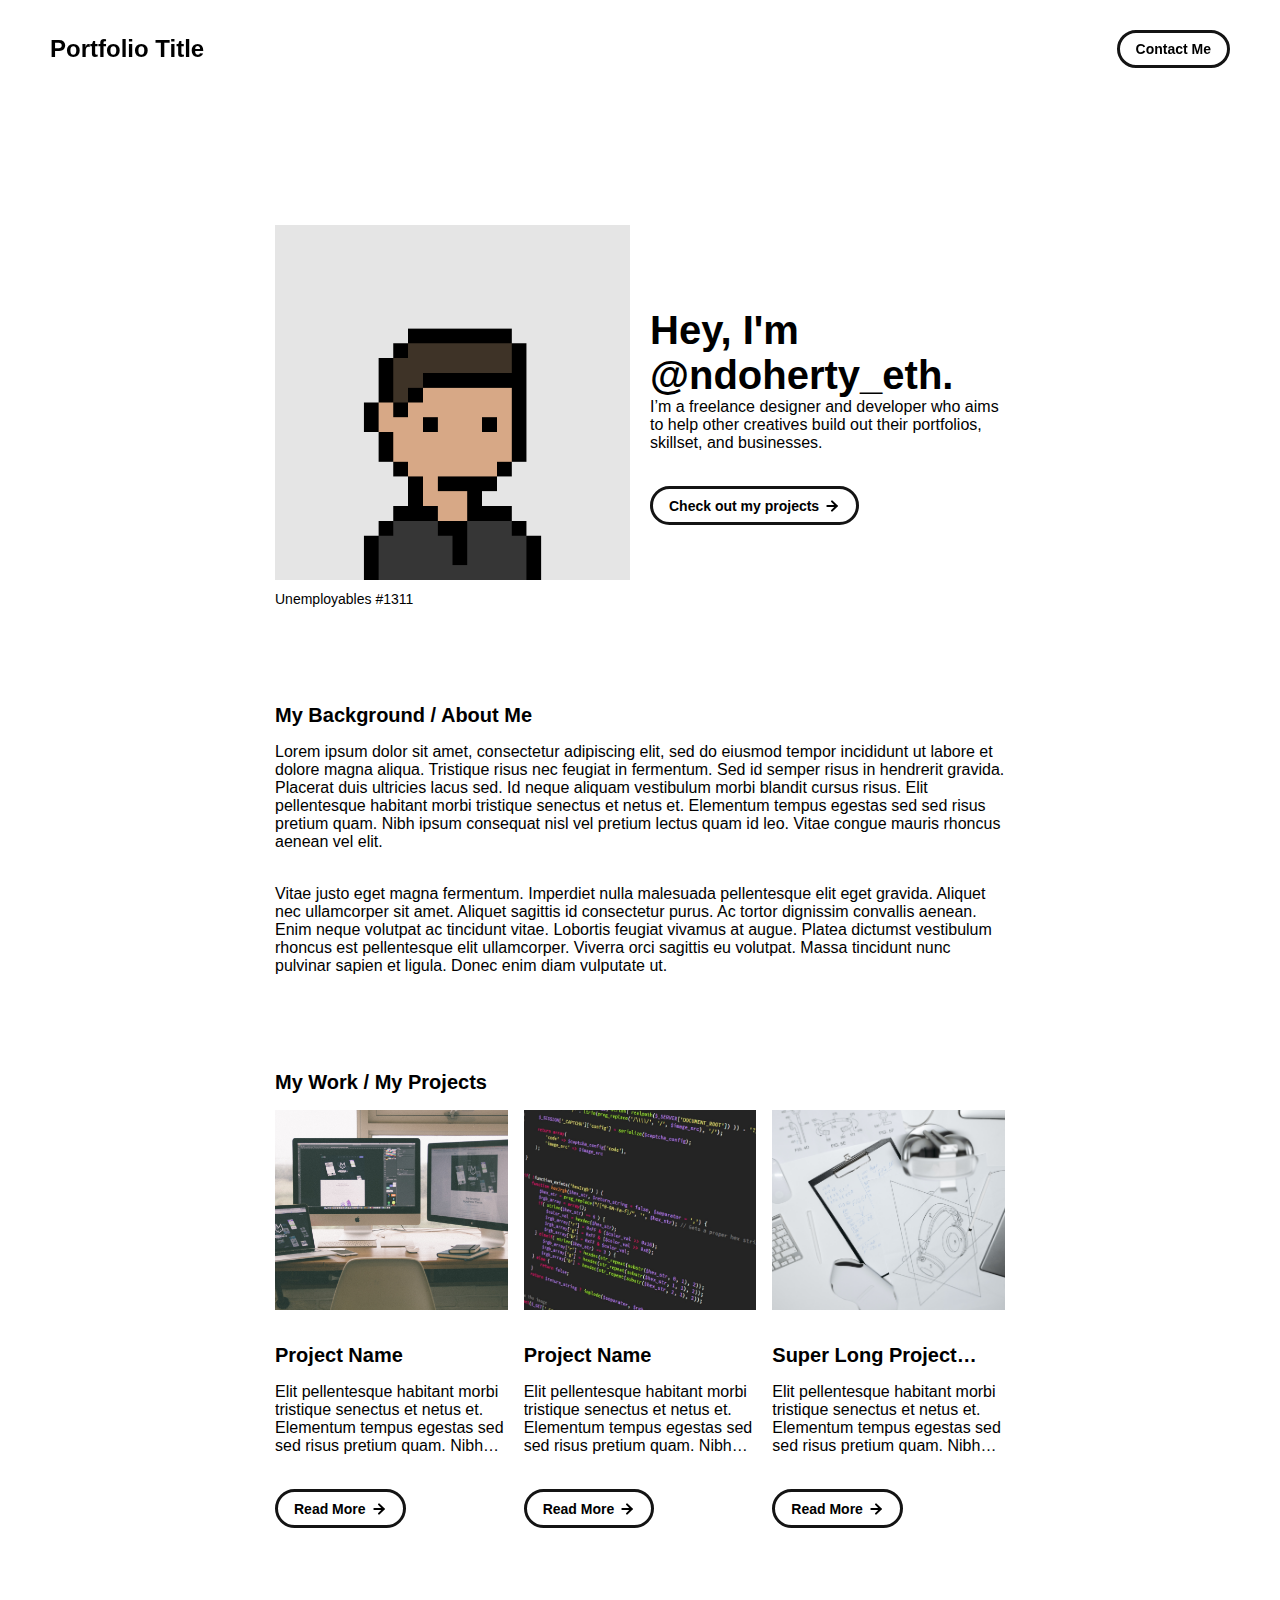
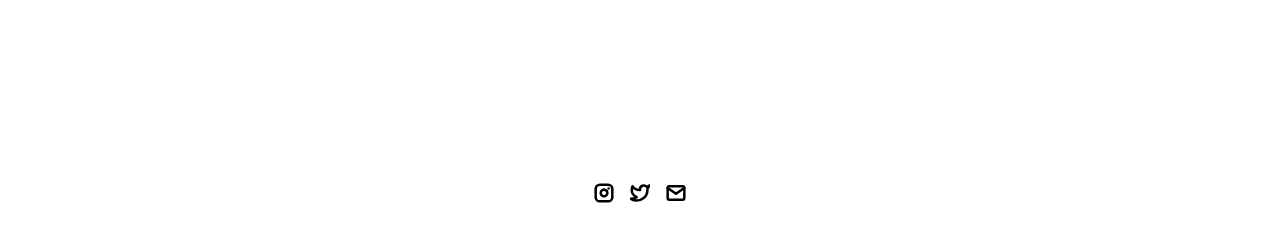
==== index.html @ ba6bb808 "Initial commit" ====
<!DOCTYPE html>
<html lang="en">
	<head>
		<meta charset="utf-8">

    <!-- 
      TODO

      Upload your Unemployable (or whatever photo you like) to the assets/images folder
      and change the name of the image below to match the uploaded one

      Change the title in the <title> tag to whatever you would like the title of your portfolio to be

      This should be the same across all pages.
     -->
    <link rel="icon" href="./assets/images/1311.png" />
		<title>Unemployables Portfolio</title>
    <meta name="description" content="A portfolio template for the Unemployables community.">
    <meta name="viewport" content="width=device-width, initial-scale=1" />

		<link rel="stylesheet" href="./css/layout.css">
    <link rel="stylesheet" href="./css/typography.css">
    <link rel="stylesheet" href="./css/utilities.css">

		<script defer src="./js/script.js"></script>
	</head>
	<body>
    <!-- NAVBAR -->
    <div class="navbar">
      <a class="nav-title-link" href="./index.html">
        <!-- TODO - Change the "Portfolio Title" to whatever you want displayed in the top left -->
        <span class="nav-title">Portfolio Title</span>
         <!-- TODO - Change the email after 'mailto:' to your email address for contact -->
        <a class="button" href="mailto:whitevans.eth@gmail.com">
          <span class="button-text">Contact Me</span>
        </a>
      </a>
    </div>

    <!-- MAIN PAGE CONTENT -->
    <div id="main-content">

      <!-- PORTFOLIO HEADER -->
      <div id="portfolio-header">
        <div id="portfolio-header-image-container">
          <!-- 
            TODO

            - Change the img "src" attribute to point to the Unemployable image you uploaded (or whatever image).
            - Change the number to point to your Unemployable & replace the OpenSea link with your own
            - If you aren't using an Unemployable as your image, remove the entire "a" element
          -->
          <img src="./assets/images/1311.png" class="portfolio-header-image">
          <a class="no-underline" target="_blank" href="https://opensea.io/assets/0xe0be388ab81c47b0f098d2030a1c9ef190691a8a/1311">
            <span class="image-caption">Unemployables #1311</span>
          </a>
        </div>

          <!-- 
            TODO

            - Change the main-title to whatver you want
            - Change the body-text after that to a quick introduction to what you do
            - Edit the button text if you feel like it. It will link to the projects section below.
          -->
        <div id="portfolio-header-text-container">
            <div class="header-text">
              <span class="main-title">Hey, I'm @ndoherty_eth.</span>
              <div class="body-text">I’m a freelance designer and developer who aims to help other creatives build out their portfolios, skillset, and businesses.</div>
            </div>
            <a class="button" id="my-work-link">
              <span class="button-text">Check out my projects</span> 
              <image src="./assets/icons/arrow-right.svg" class="right-arrow-icon"/>
            </a>
        </div>
      </div>

      <!-- ABOUT SECTION -->
      <!-- 
        TODO

        - Change the subheader-text to whatever header you want
        - Add paragraphs using the <div class="body-text"></div> elements in the "about-section-content"
      -->
      <div id="about-section">
        <span class="subheader-text">My Background / About Me</span>
        <div class="about-section-content">
          <div class="body-text">Lorem ipsum dolor sit amet, consectetur adipiscing elit, sed do eiusmod tempor incididunt ut labore et dolore magna aliqua. Tristique risus nec feugiat in fermentum. Sed id semper risus in hendrerit gravida. Placerat duis ultricies lacus sed. Id neque aliquam vestibulum morbi blandit cursus risus. Elit pellentesque habitant morbi tristique senectus et netus et. Elementum tempus egestas sed sed risus pretium quam. Nibh ipsum consequat nisl vel pretium lectus quam id leo. Vitae congue mauris rhoncus aenean vel elit.</div>
          <div class="body-text">Vitae justo eget magna fermentum. Imperdiet nulla malesuada pellentesque elit eget gravida. Aliquet nec ullamcorper sit amet. Aliquet sagittis id consectetur purus. Ac tortor dignissim convallis aenean. Enim neque volutpat ac tincidunt vitae. Lobortis feugiat vivamus at augue. Platea dictumst vestibulum rhoncus est pellentesque elit ullamcorper. Viverra orci sagittis eu volutpat. Massa tincidunt nunc pulvinar sapien et ligula. Donec enim diam vulputate ut.</div>
        </div>
      </div>

      <!-- PROJECTS / MY WORK SECTION -->
      <div id="my-work-section">
        <!-- TODO - Change the subheader-text to whatever you want the Projects section header to say -->
        <span class="subheader-text">My Work / My Projects</span>

        <div class="projects-container">
          <!-- 
            TODO

            This is where the project cards live. Here's a base level project card for you to copy:
            <div class="project-card">
              <img src="./assets/images/IMAGE_NAME" class="project-image">
              <div class="project-card-text-container">
                <div class="subheader-text project-title">PROJECT_NAME</div>
                <div class="body-text project-card-text">SMALL_PROJECT_DESCRIPTION</div>
              </div>
              <a class="button" href="./project-pages/PROJECT_PAGE_NAME.html">
                <span class="button-text">Read More</span>
                <image src="./assets/icons/arrow-right.svg" class="right-arrow-icon"/>
              </a>
            </div>

            - To add a project to the this area, copy the above, paste it below this comment, and change the following:
                - IMAGE_NAME: the name of the image file in assets/images
                - PROJECT_NAME: the name of the project (keep it short, it only shows 1 line)
                - SMALL_PROJECT_DESCRIPTION: a quick project description (max 4 lines)
                - PROJECT_PAGE_NAME.html: the html filename for the project (must be in project-pages folder)
          -->
          <div class="project-card">
            <img src="./assets/images/desktop.jpeg" class="project-image">
            <div class="project-card-text-container">
              <div class="subheader-text project-title">Project Name</div>
              <div class="body-text project-card-text">Elit pellentesque habitant morbi tristique senectus et netus et. Elementum tempus egestas sed sed risus pretium quam. Nibh ipsum consequat nisl vel pretium</div>
            </div>
            <a class="button" href="./project-pages/project-template.html">
              <span class="button-text">Read More</span>
              <image src="./assets/icons/arrow-right.svg" class="right-arrow-icon"/>
            </a>
          </div>
          <div class="project-card">
            <img src="./assets/images/code.jpeg" class="project-image">
            <div class="project-card-text-container">
              <div class="subheader-text project-title">Project Name</div>
              <div class="body-text project-card-text">Elit pellentesque habitant morbi tristique senectus et netus et. Elementum tempus egestas sed sed risus pretium quam. Nibh ipsum consequat nisl vel pretium</div>
            </div>
            <a class="button" href="./project-pages/project-template.html">
              <span class="button-text">Read More</span>
              <image src="./assets/icons/arrow-right.svg" class="right-arrow-icon"/>
            </a>
          </div>
          <div class="project-card">
            <img src="./assets/images/sketchbook.jpeg" class="project-image">
            <div class="project-card-text-container">
              <div class="subheader-text project-title">Super Long Project Name That Should be Hidden</div>
              <div class="body-text project-card-text">Elit pellentesque habitant morbi tristique senectus et netus et. Elementum tempus egestas sed sed risus pretium quam. Nibh ipsum consequat nisl vel pretium</div>
            </div>
            <a class="button" href="./project-pages/project-template.html">
              <span class="button-text">Read More</span>
              <image src="./assets/icons/arrow-right.svg" class="right-arrow-icon"/>
            </a>
          </div>
        </div>
      </div>
    </div>

    <!-- FOOTER -->
    <div id="footer">
      <!-- 
        TODO - Change href to your Instagram account (can also delete entire "a" element if no Instagram) 

        This should be the same across all pages.
      -->
      <a class="icon-link" target="_blank" href="https://twitter.com/whitevans_eth">
        <image src="./assets/icons/instagram.svg" class="footer-icon"/>
      </a>
      <!-- 
        TODO - Change href to your Twitter account (can also delete entire "a" element if no Twitter) 
      
        This should be the same across all pages.
      -->
      <a class="icon-link" target="_blank" href="https://twitter.com/whitevans_eth">
        <image src="./assets/icons/twitter.svg" class="footer-icon"/>
      </a>
      <!-- 
        TODO - Change the email after "mailto" to your contact email 
      
        This should be the same across all pages.
      -->
      <a class="icon-link" href="mailto:whitevans.eth@gmail.com">
        <image src="./assets/icons/mail.svg" class="footer-icon"/>
      </a>
    </div>

	</body>
</html>
---- css/layout.css ----
* {
  box-sizing: border-box;
}

html {
  text-size-adjust: none;
  -webkit-text-size-adjust: none;
  -moz-text-size-adjust: none;
  -ms-text-size-adjust: none;
}

body {
  margin: 0;
  -webkit-font-smoothing: antialiased;
  -moz-osx-font-smoothing: grayscale;
}




/* Main Page Layout */

#main-content {
  margin: 225px 425px;
  display: flex;
  flex-direction: column;
  gap: 96px;
}




/* Portfolio Header */

#portfolio-header {
  display: flex;
  gap: 20px;
  align-items: center;
}

#portfolio-header-image-container {
  display: flex;
  flex-direction: column;
  gap: 10px;
  flex-basis: 50%;
}

.portfolio-header-image {
  width: 100%;
  height: auto;
}

#portfolio-header-text-container {
  display: flex;
  flex-direction: column;
  gap: 34px;
  flex-basis: 50%;
}




/* About Section */

#about-section {
  display: flex;
  flex-direction: column;
  gap: 16px;
}

.about-section-content {
  display: flex;
  flex-direction: column;
  gap: 34px;
}




/* Project Section */

#my-work-section {
  display: flex;
  flex-direction: column;
  gap: 16px;
}

.projects-container {
  display: flex;
  gap: 34px 16px;
  flex-wrap: wrap;
}

    /* Project Cards */

    .project-card {
      max-width: calc((100% - 32px) / 3);
      display: flex;
      flex-direction: column;
      gap: 34px;
    }

    .project-card-text-container {
      flex-direction: column;
      display: flex;
      gap: 16px
    }

    .project-image {
      width: 100%;
      height: 200px;
      object-fit: cover;
      object-position: center;
    }




/* Project Pages */

#project-header {
  display: flex;
  flex-direction: column;
  gap: 16px;
}

.project-header-image {
  width: 100%;
  height: auto;
}

#project-details {
  display: flex;
  flex-direction: column;
  gap: 16px;
}

.project-details-content {
  display: flex;
  flex-direction: column;
  gap: 34px;
}

    /* Project Gallery */

    #project-gallery {
      display: flex;
      flex-direction: column;
      gap: 16px;
    }

    .project-gallery-content {
      display: flex;
      flex-wrap: wrap;
      gap: 34px 16px;
    }

    .gallery-image-container {
      width: 100%;
      display: flex;
      flex-direction: column;
      gap: 10px;
    }

    .gallery-image-container.half-width {
      width: calc((100% - 16px) / 2);
    }

    .gallery-image {
      width: 100%;
      height: auto;
    }


/* Extra Extra large devices (large laptops and desktops, 1200px and below) */
@media only screen and (max-width: 1600px) {
  #main-content {
    margin: 225px 275px;
  }
}

/* Extra large devices (large laptops and desktops, 1200px and below) */
@media only screen and (max-width: 1200px) {
  #main-content {
    margin: 225px 175px;
  }
}

/* Large devices (laptops/desktops, 1000px and below) */
@media only screen and (max-width: 1000px) {
  #main-content {
    margin: 225px 75px;
  }
}

/* Small devices (portrait tablets and large phones, 800px and below) */
@media only screen and (max-width: 800px) {
  #main-content {
    margin: 150px 50px;
  }

  #portfolio-header {
    flex-direction: column;
  }

  .project-card {
    max-width: calc((100% - 16px) / 2);
  }
}

/* Small devices (portrait tablets and large phones, 600px and below) */
@media only screen and (max-width: 600px) {
  #main-content {
    margin: 125px 20px;
  }

  .project-card {
    max-width: 100%;
  }
}
---- css/typography.css ----
body {
  font-family: "Helvetica Neue", Helvetica, Arial, sans-serif;
}

.nav-title {
  font-weight: 700;
  font-size: 24px;
}

.button-text {
  font-size: 14px;
  font-weight: 700;
}

.image-caption {
  font-size: 14px;
  font-weight: 500;
}

.main-title {
  font-size: 40px;
  font-weight: 700;
}

.subheader-text {
  font-size: 20px;
  font-weight: 700;
}

.body-text {
  font-size: 16px;
  font-weight: 500;
}

.project-card-text {
  overflow: hidden;
  text-overflow: ellipsis;
  display: -webkit-box;
  -webkit-line-clamp: 4;
  -webkit-box-orient: vertical;
}

.project-title {
  overflow: hidden;
  text-overflow: ellipsis;
  display: -webkit-box;
  -webkit-line-clamp: 1;
  -webkit-box-orient: vertical;
}
---- css/utilities.css ----
/* Icons */

.right-arrow-icon {
  width: 16px;
  height: 16px;
  margin-top: 1px;
}

.footer-icon {
  width: 20px;
  height: 20px;
}

a.icon-link {
  transition: transform 200ms ease-in-out;
}

a.icon-link:hover {
  cursor: pointer;
  stroke-width: 5;
  margin: 0;
  transform: rotate(15deg);
}


/* Navbar Styling */

.navbar {
  width: 100%;
  padding: 30px 50px;
  display: flex;
  justify-content: space-between;
  align-items: center;
  position: fixed;
  top: 0;
  left: 0;
}

.nav-title-link {
  color: black;
  text-decoration: none;
}

.nav-title-link:hover {
  text-decoration: underline;
}

/* Small devices (portrait tablets and large phones, 800px and below) */
@media only screen and (max-width: 800px) {
  .navbar {
    padding: 20px 20px;
    background-color: white
  }
}


/* Button Styling */

a.button {
  padding: 8px 16px;
  border: 3px solid #141414;
  border-radius: 50px;
  color: black;
  text-decoration: none;
  width: fit-content;
  display: flex;
  gap: 5px;
  align-items: center;
}

a.button:hover {
  text-decoration: underline;
  text-decoration-thickness: 2px;
  cursor: pointer;
}


/* Footer Styling */

#footer {
  width: 100%;
  display: flex;
  padding: 30px 50px;
  justify-content: center;
  align-items: center;
  gap: 16px;
}

/* Link Styling */
a.no-underline {
  text-decoration: none;
  color: black
}

a.no-underline:hover {
  text-decoration: underline;
  cursor: pointer;
}

/* Small devices (portrait tablets and large phones, 800px and below) */
@media only screen and (max-width: 800px) {
  #footer {
    padding: 20px 20px;
  }
}
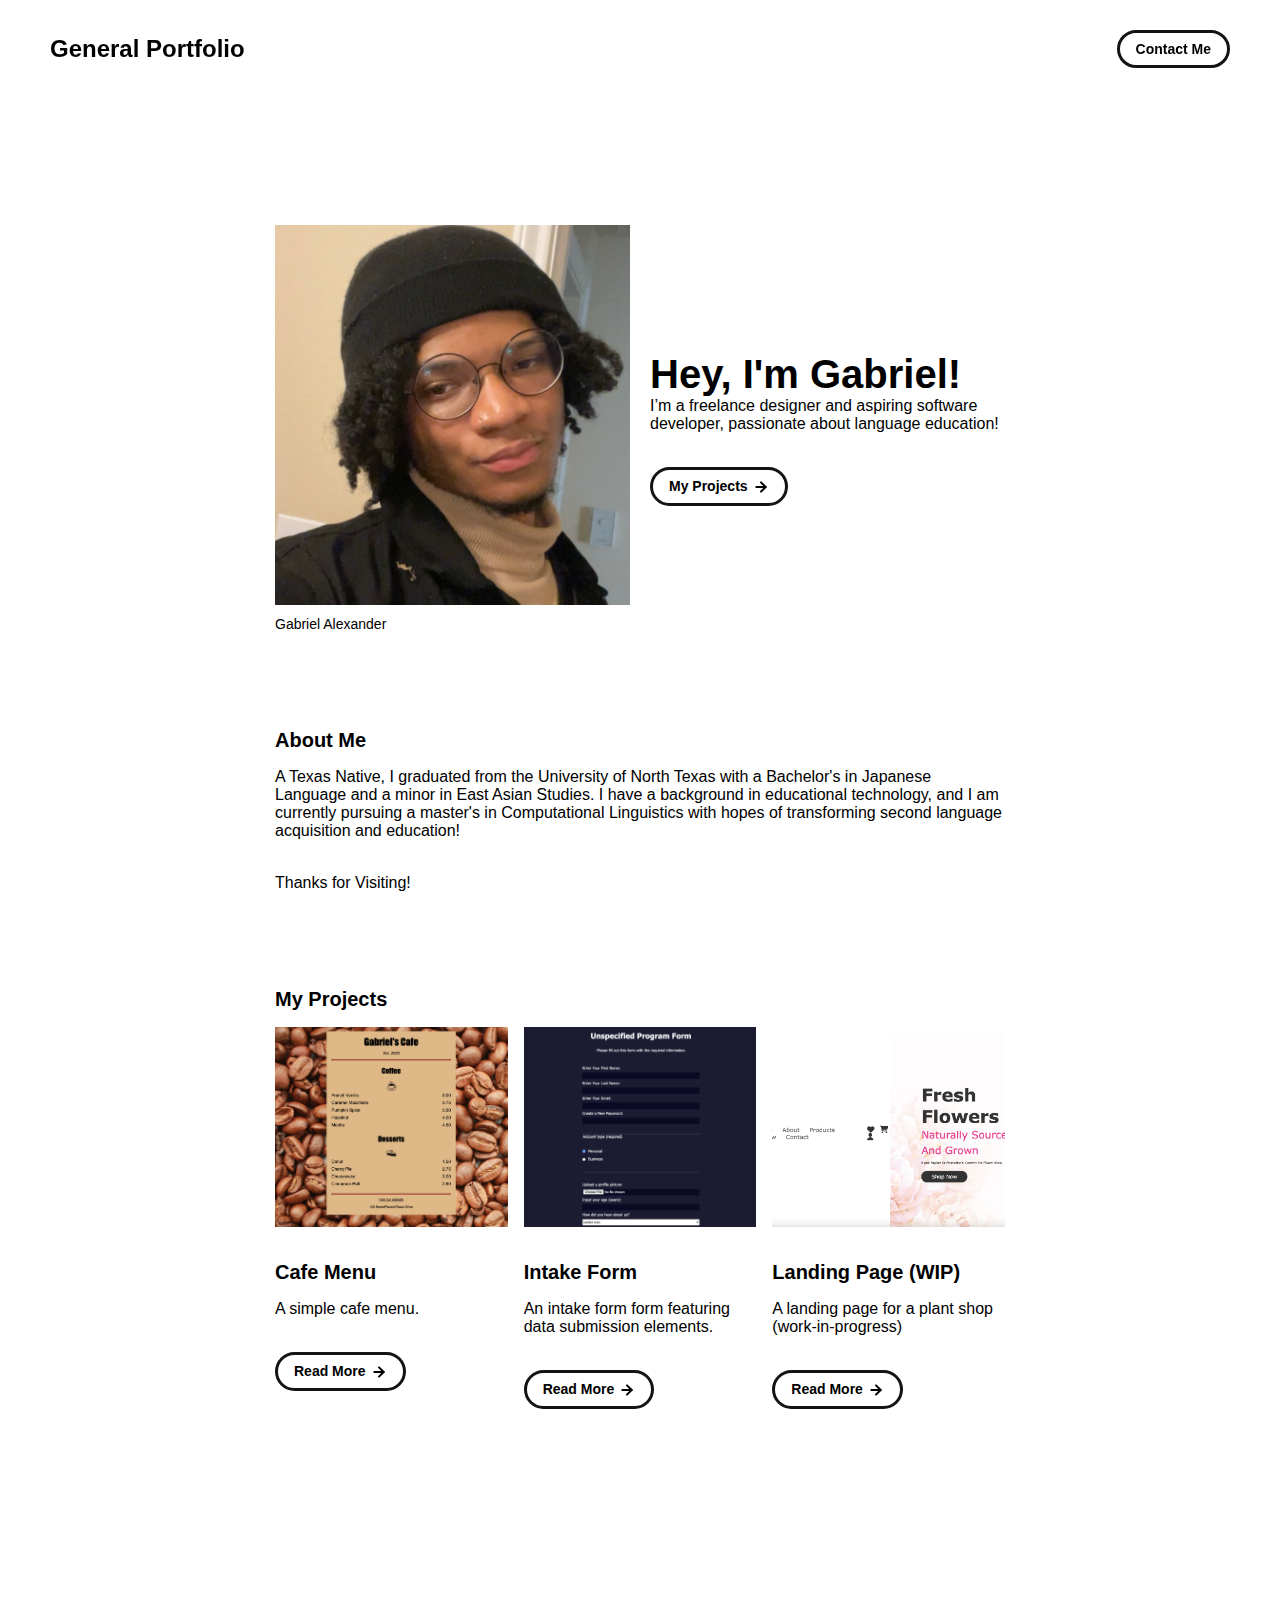
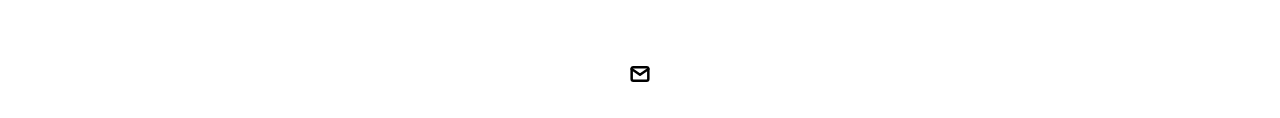
==== commit 7c60e7d5: "Portfolio of Gabriel Alexander" ====
--- a/index.html
+++ b/index.html
@@ -1,37 +1,24 @@
 <!DOCTYPE html>
 <html lang="en">
-	<head>
-		<meta charset="utf-8">
-
-    <!-- 
-      TODO
-
-      Upload your Unemployable (or whatever photo you like) to the assets/images folder
-      and change the name of the image below to match the uploaded one
-
-      Change the title in the <title> tag to whatever you would like the title of your portfolio to be
-
-      This should be the same across all pages.
-     -->
-    <link rel="icon" href="./assets/images/1311.png" />
-		<title>Unemployables Portfolio</title>
+  <head>
+    <meta charset="utf-8">
+    <link rel="icon" href="./assets/images/Gabe.jpg" />
+    <title>Gabriel's Portfolio</title>
     <meta name="description" content="A portfolio template for the Unemployables community.">
     <meta name="viewport" content="width=device-width, initial-scale=1" />
 
-		<link rel="stylesheet" href="./css/layout.css">
+    <link rel="stylesheet" href="./css/layout.css">
     <link rel="stylesheet" href="./css/typography.css">
     <link rel="stylesheet" href="./css/utilities.css">
 
-		<script defer src="./js/script.js"></script>
-	</head>
-	<body>
+    <script defer src="./js/script.js"></script>
+  </head>
+  <body>
     <!-- NAVBAR -->
     <div class="navbar">
       <a class="nav-title-link" href="./index.html">
-        <!-- TODO - Change the "Portfolio Title" to whatever you want displayed in the top left -->
-        <span class="nav-title">Portfolio Title</span>
-         <!-- TODO - Change the email after 'mailto:' to your email address for contact -->
-        <a class="button" href="mailto:whitevans.eth@gmail.com">
+        <span class="nav-title">General Portfolio</span>
+        <a class="button" href="mailto:gabrielcalexander99@gmail.com">
           <span class="button-text">Contact Me</span>
         </a>
       </a>
@@ -43,110 +30,66 @@
       <!-- PORTFOLIO HEADER -->
       <div id="portfolio-header">
         <div id="portfolio-header-image-container">
-          <!-- 
-            TODO
-
-            - Change the img "src" attribute to point to the Unemployable image you uploaded (or whatever image).
-            - Change the number to point to your Unemployable & replace the OpenSea link with your own
-            - If you aren't using an Unemployable as your image, remove the entire "a" element
-          -->
-          <img src="./assets/images/1311.png" class="portfolio-header-image">
+          <img src="./assets/images/Gabe.jpg" class="portfolio-header-image">
           <a class="no-underline" target="_blank" href="https://opensea.io/assets/0xe0be388ab81c47b0f098d2030a1c9ef190691a8a/1311">
-            <span class="image-caption">Unemployables #1311</span>
+            <span class="image-caption">Gabriel Alexander</span>
           </a>
         </div>
-
-          <!-- 
-            TODO
-
-            - Change the main-title to whatver you want
-            - Change the body-text after that to a quick introduction to what you do
-            - Edit the button text if you feel like it. It will link to the projects section below.
-          -->
         <div id="portfolio-header-text-container">
             <div class="header-text">
-              <span class="main-title">Hey, I'm @ndoherty_eth.</span>
-              <div class="body-text">I’m a freelance designer and developer who aims to help other creatives build out their portfolios, skillset, and businesses.</div>
+              <span class="main-title">Hey, I'm Gabriel!</span>
+              <div class="body-text">I’m a freelance designer and aspiring software developer, passionate about language education!</div>
             </div>
             <a class="button" id="my-work-link">
-              <span class="button-text">Check out my projects</span> 
+              <span class="button-text">My Projects</span> 
               <image src="./assets/icons/arrow-right.svg" class="right-arrow-icon"/>
             </a>
         </div>
       </div>
 
       <!-- ABOUT SECTION -->
-      <!-- 
-        TODO
-
-        - Change the subheader-text to whatever header you want
-        - Add paragraphs using the <div class="body-text"></div> elements in the "about-section-content"
-      -->
       <div id="about-section">
-        <span class="subheader-text">My Background / About Me</span>
+        <span class="subheader-text">About Me</span>
         <div class="about-section-content">
-          <div class="body-text">Lorem ipsum dolor sit amet, consectetur adipiscing elit, sed do eiusmod tempor incididunt ut labore et dolore magna aliqua. Tristique risus nec feugiat in fermentum. Sed id semper risus in hendrerit gravida. Placerat duis ultricies lacus sed. Id neque aliquam vestibulum morbi blandit cursus risus. Elit pellentesque habitant morbi tristique senectus et netus et. Elementum tempus egestas sed sed risus pretium quam. Nibh ipsum consequat nisl vel pretium lectus quam id leo. Vitae congue mauris rhoncus aenean vel elit.</div>
-          <div class="body-text">Vitae justo eget magna fermentum. Imperdiet nulla malesuada pellentesque elit eget gravida. Aliquet nec ullamcorper sit amet. Aliquet sagittis id consectetur purus. Ac tortor dignissim convallis aenean. Enim neque volutpat ac tincidunt vitae. Lobortis feugiat vivamus at augue. Platea dictumst vestibulum rhoncus est pellentesque elit ullamcorper. Viverra orci sagittis eu volutpat. Massa tincidunt nunc pulvinar sapien et ligula. Donec enim diam vulputate ut.</div>
+          <div class="body-text">A Texas Native, I graduated from the University of North Texas with a Bachelor's in Japanese Language and a minor in East Asian Studies. I have a background in educational technology, and I am currently pursuing a master's in Computational Linguistics with hopes of transforming second language acquisition and education!</div>
+          <div class="body-text">Thanks for Visiting!</div>
         </div>
       </div>
 
       <!-- PROJECTS / MY WORK SECTION -->
       <div id="my-work-section">
-        <!-- TODO - Change the subheader-text to whatever you want the Projects section header to say -->
-        <span class="subheader-text">My Work / My Projects</span>
+        <span class="subheader-text">My Projects</span>
 
         <div class="projects-container">
-          <!-- 
-            TODO
-
-            This is where the project cards live. Here's a base level project card for you to copy:
-            <div class="project-card">
-              <img src="./assets/images/IMAGE_NAME" class="project-image">
-              <div class="project-card-text-container">
-                <div class="subheader-text project-title">PROJECT_NAME</div>
-                <div class="body-text project-card-text">SMALL_PROJECT_DESCRIPTION</div>
-              </div>
-              <a class="button" href="./project-pages/PROJECT_PAGE_NAME.html">
-                <span class="button-text">Read More</span>
-                <image src="./assets/icons/arrow-right.svg" class="right-arrow-icon"/>
-              </a>
+          <div class="project-card">
+            <img src="./assets/images/Gabriel'sCafe.png" class="project-image">
+            <div class="project-card-text-container">
+              <div class="subheader-text project-title">Cafe Menu</div>
+              <div class="body-text project-card-text">A simple cafe menu.</div>
             </div>
-
-            - To add a project to the this area, copy the above, paste it below this comment, and change the following:
-                - IMAGE_NAME: the name of the image file in assets/images
-                - PROJECT_NAME: the name of the project (keep it short, it only shows 1 line)
-                - SMALL_PROJECT_DESCRIPTION: a quick project description (max 4 lines)
-                - PROJECT_PAGE_NAME.html: the html filename for the project (must be in project-pages folder)
-          -->
-          <div class="project-card">
-            <img src="./assets/images/desktop.jpeg" class="project-image">
-            <div class="project-card-text-container">
-              <div class="subheader-text project-title">Project Name</div>
-              <div class="body-text project-card-text">Elit pellentesque habitant morbi tristique senectus et netus et. Elementum tempus egestas sed sed risus pretium quam. Nibh ipsum consequat nisl vel pretium</div>
-            </div>
-            <a class="button" href="./project-pages/project-template.html">
+            <a class="button" href="./project-pages/CafeMenu.html">
               <span class="button-text">Read More</span>
               <image src="./assets/icons/arrow-right.svg" class="right-arrow-icon"/>
             </a>
           </div>
           <div class="project-card">
-            <img src="./assets/images/code.jpeg" class="project-image">
+            <img src="./assets/images/Unspecified Intake Form.png" class="project-image">
             <div class="project-card-text-container">
-              <div class="subheader-text project-title">Project Name</div>
-              <div class="body-text project-card-text">Elit pellentesque habitant morbi tristique senectus et netus et. Elementum tempus egestas sed sed risus pretium quam. Nibh ipsum consequat nisl vel pretium</div>
+              <div class="subheader-text project-title">Intake Form</div>
+              <div class="body-text project-card-text">An intake form form featuring data submission elements.</div>
             </div>
-            <a class="button" href="./project-pages/project-template.html">
+            <a class="button" href="./project-pages/IntakeForm.html">
               <span class="button-text">Read More</span>
               <image src="./assets/icons/arrow-right.svg" class="right-arrow-icon"/>
             </a>
           </div>
           <div class="project-card">
-            <img src="./assets/images/sketchbook.jpeg" class="project-image">
+            <img src="./assets/images/StoreFrontWIP.png" class="project-image">
             <div class="project-card-text-container">
-              <div class="subheader-text project-title">Super Long Project Name That Should be Hidden</div>
-              <div class="body-text project-card-text">Elit pellentesque habitant morbi tristique senectus et netus et. Elementum tempus egestas sed sed risus pretium quam. Nibh ipsum consequat nisl vel pretium</div>
+              <div class="subheader-text project-title">Landing Page (WIP)</div>
+              <div class="body-text project-card-text">A landing page for a plant shop (work-in-progress)</div>
             </div>
-            <a class="button" href="./project-pages/project-template.html">
+            <a class="button" href="./project-pages/StoreFrontWip.html">
               <span class="button-text">Read More</span>
               <image src="./assets/icons/arrow-right.svg" class="right-arrow-icon"/>
             </a>
@@ -157,31 +100,10 @@
 
     <!-- FOOTER -->
     <div id="footer">
-      <!-- 
-        TODO - Change href to your Instagram account (can also delete entire "a" element if no Instagram) 
-
-        This should be the same across all pages.
-      -->
-      <a class="icon-link" target="_blank" href="https://twitter.com/whitevans_eth">
-        <image src="./assets/icons/instagram.svg" class="footer-icon"/>
-      </a>
-      <!-- 
-        TODO - Change href to your Twitter account (can also delete entire "a" element if no Twitter) 
-      
-        This should be the same across all pages.
-      -->
-      <a class="icon-link" target="_blank" href="https://twitter.com/whitevans_eth">
-        <image src="./assets/icons/twitter.svg" class="footer-icon"/>
-      </a>
-      <!-- 
-        TODO - Change the email after "mailto" to your contact email 
-      
-        This should be the same across all pages.
-      -->
-      <a class="icon-link" href="mailto:whitevans.eth@gmail.com">
+      <a class="icon-link" href="mailto:gabrielcalexander99@gmail.com">
         <image src="./assets/icons/mail.svg" class="footer-icon"/>
       </a>
     </div>
 
-	</body>
-</html>
+  </body>
+</html>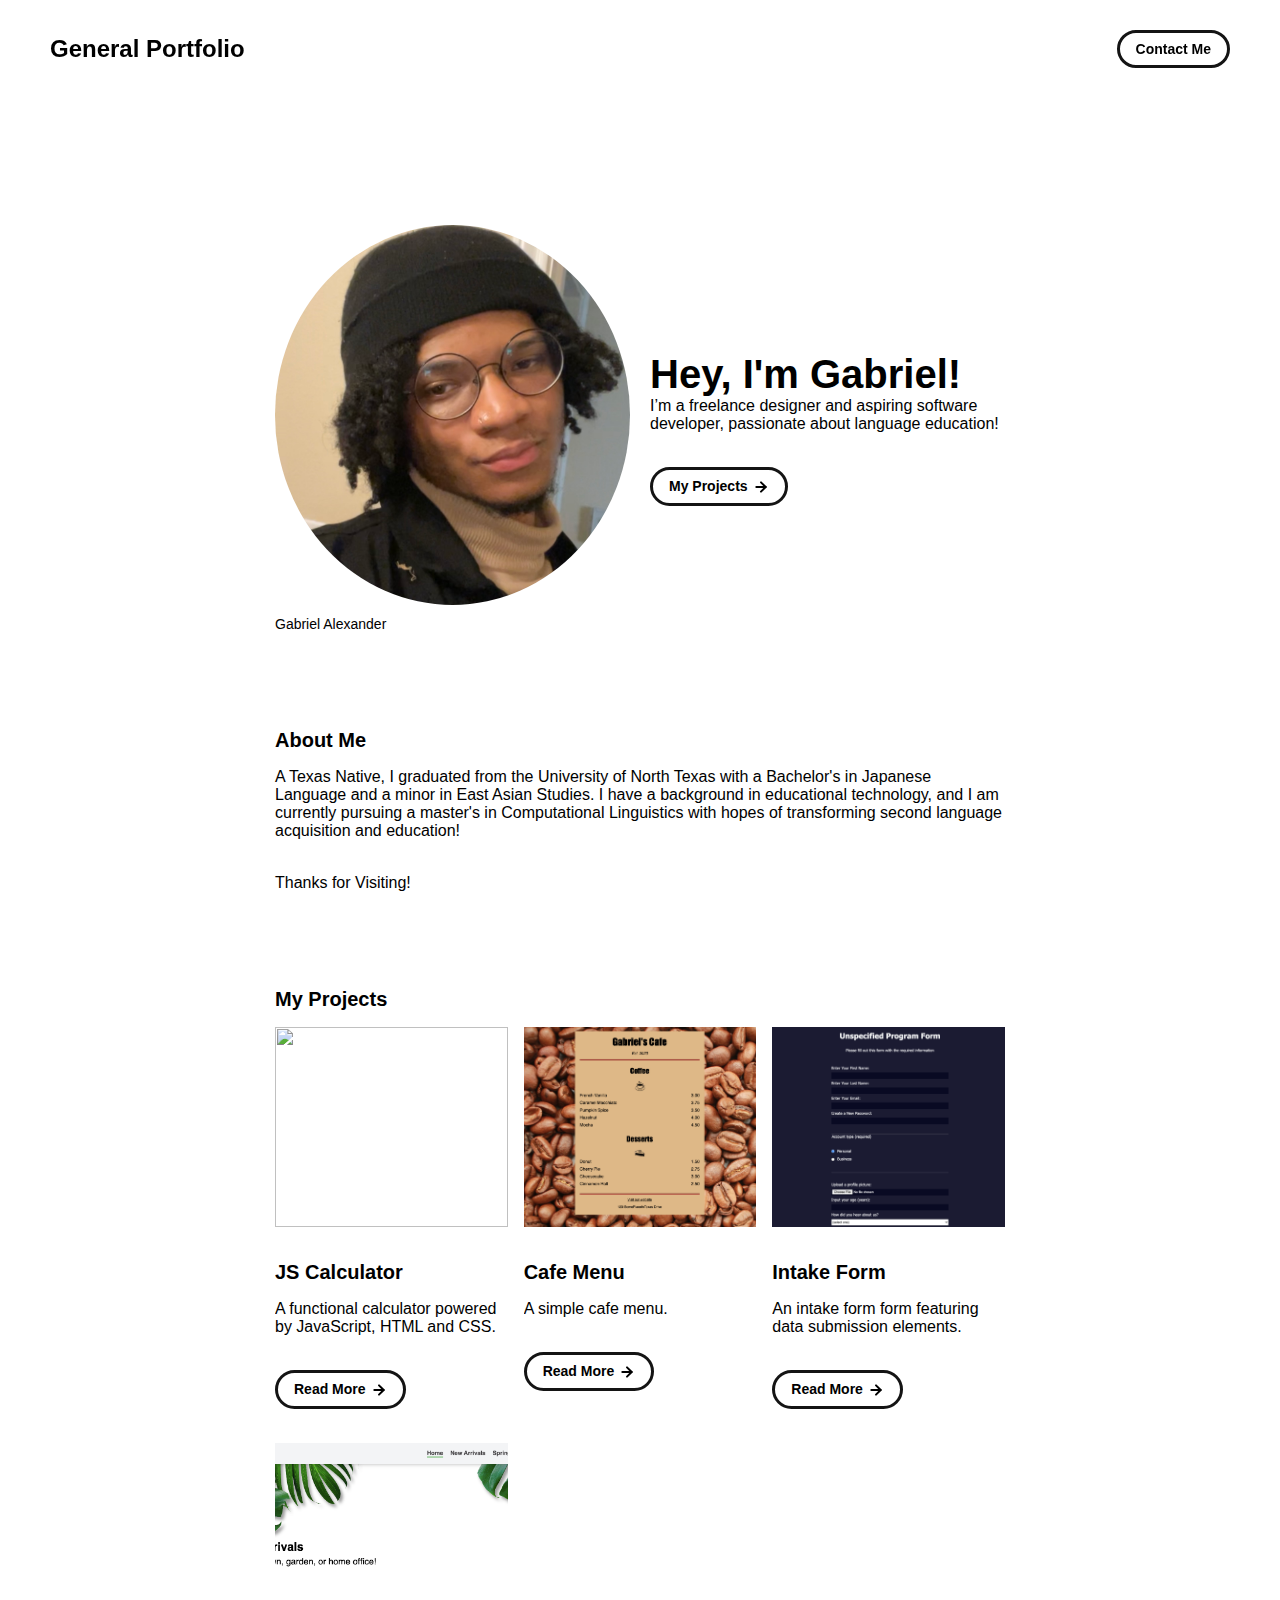
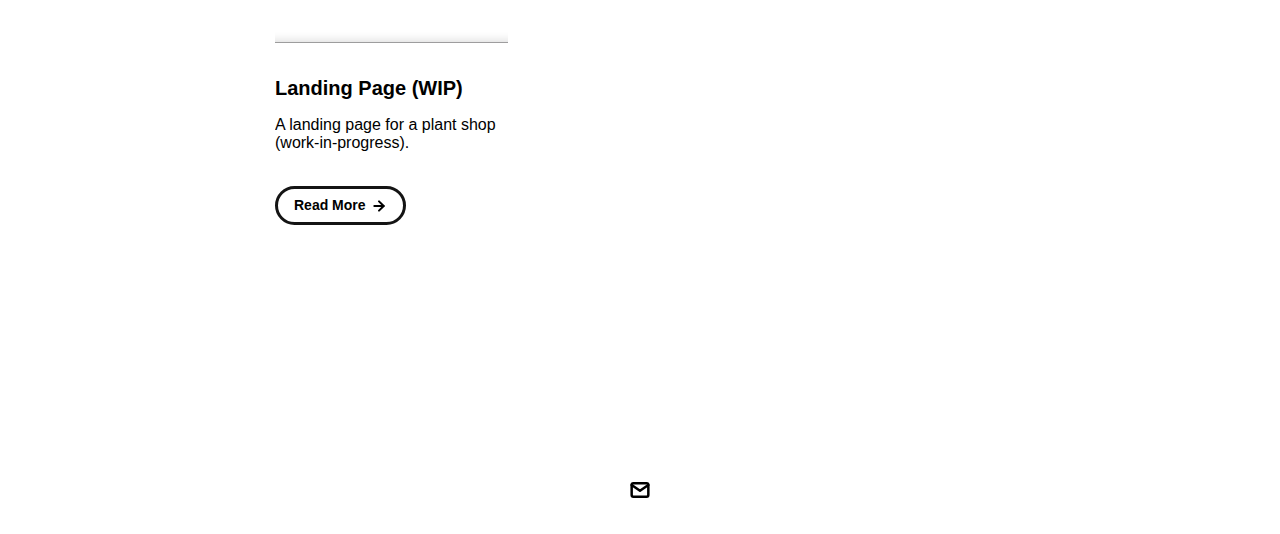
==== commit 5808f75d: "Updated Portfolio" ====
--- a/index.html
+++ b/index.html
@@ -62,6 +62,17 @@
 
         <div class="projects-container">
           <div class="project-card">
+            <img src="./assets/images/IMAGE_NAME" class="project-image">
+            <div class="project-card-text-container">
+              <div class="subheader-text project-title">JS Calculator</div>
+              <div class="body-text project-card-text">A functional calculator powered by JavaScript, HTML and CSS.</div>
+            </div>
+            <a class="button" href="./project-pages/PROJECT_PAGE_NAME.html">
+              <span class="button-text">Read More</span>
+              <image src="./assets/icons/arrow-right.svg" class="right-arrow-icon"/>
+            </a>
+          </div>
+          <div class="project-card">
             <img src="./assets/images/Gabriel'sCafe.png" class="project-image">
             <div class="project-card-text-container">
               <div class="subheader-text project-title">Cafe Menu</div>
@@ -84,12 +95,12 @@
             </a>
           </div>
           <div class="project-card">
-            <img src="./assets/images/StoreFrontWIP.png" class="project-image">
+            <img src="./assets/images/NewStoreFront.png" class="project-image">
             <div class="project-card-text-container">
               <div class="subheader-text project-title">Landing Page (WIP)</div>
-              <div class="body-text project-card-text">A landing page for a plant shop (work-in-progress)</div>
+              <div class="body-text project-card-text">A landing page for a plant shop (work-in-progress).</div>
             </div>
-            <a class="button" href="./project-pages/StoreFrontWip.html">
+            <a class="button" href="./project-pages/PlantStoreFront.html">
               <span class="button-text">Read More</span>
               <image src="./assets/icons/arrow-right.svg" class="right-arrow-icon"/>
             </a>
--- a/css/layout.css
+++ b/css/layout.css
@@ -48,6 +48,7 @@
 .portfolio-header-image {
   width: 100%;
   height: auto;
+  border-radius:50%;
 }
 
 #portfolio-header-text-container {
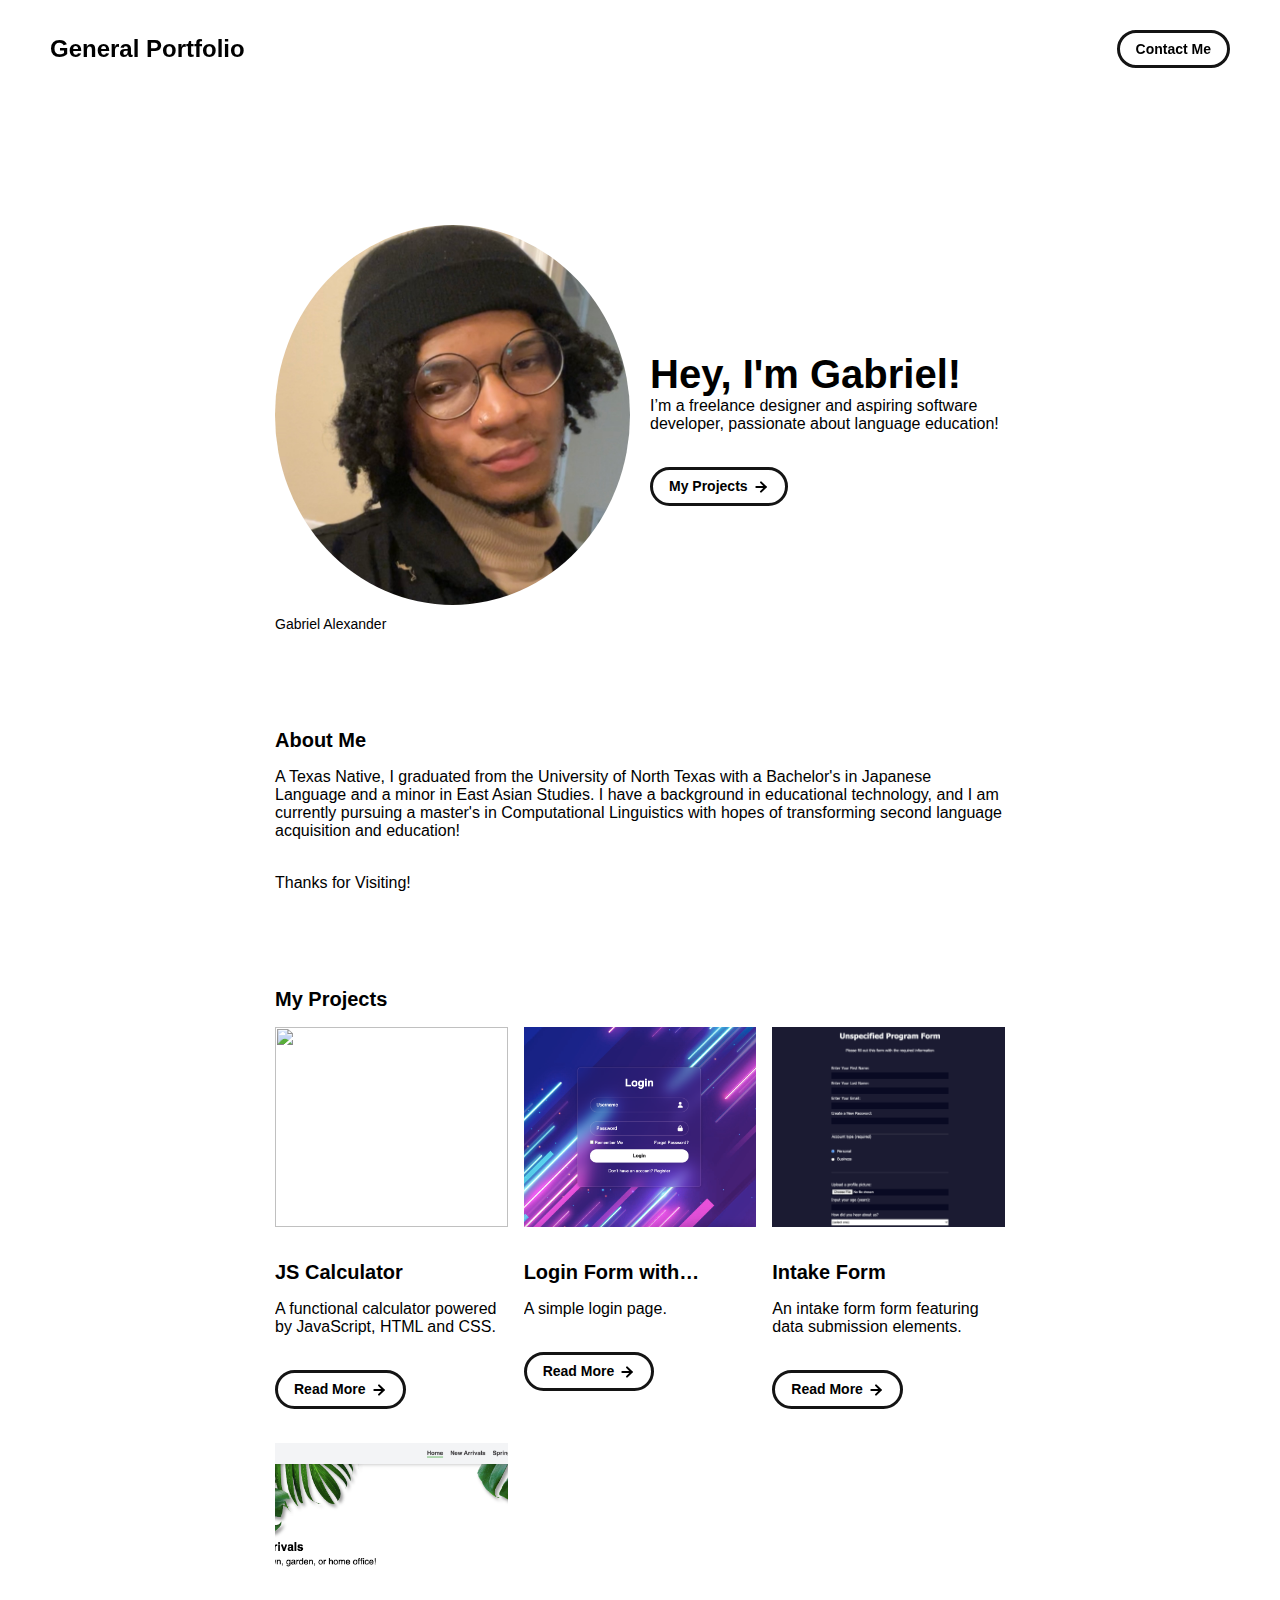
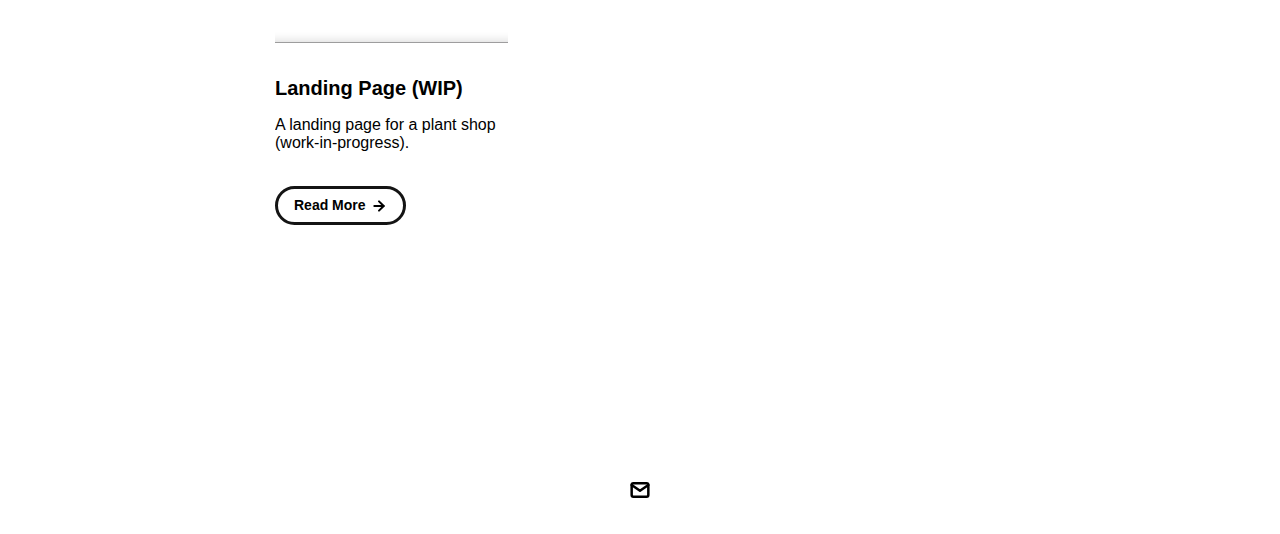
==== commit 9eccf39b: "Updated Portfolio" ====
--- a/index.html
+++ b/index.html
@@ -73,12 +73,12 @@
             </a>
           </div>
           <div class="project-card">
-            <img src="./assets/images/Gabriel'sCafe.png" class="project-image">
+            <img src="./assets/images/LoginPic.png" class="project-image">
             <div class="project-card-text-container">
-              <div class="subheader-text project-title">Cafe Menu</div>
-              <div class="body-text project-card-text">A simple cafe menu.</div>
+              <div class="subheader-text project-title">Login Form with HTML/CSS</div>
+              <div class="body-text project-card-text">A simple login page.</div>
             </div>
-            <a class="button" href="./project-pages/CafeMenu.html">
+            <a class="button" href="./project-pages/LoginPage.html">
               <span class="button-text">Read More</span>
               <image src="./assets/icons/arrow-right.svg" class="right-arrow-icon"/>
             </a>
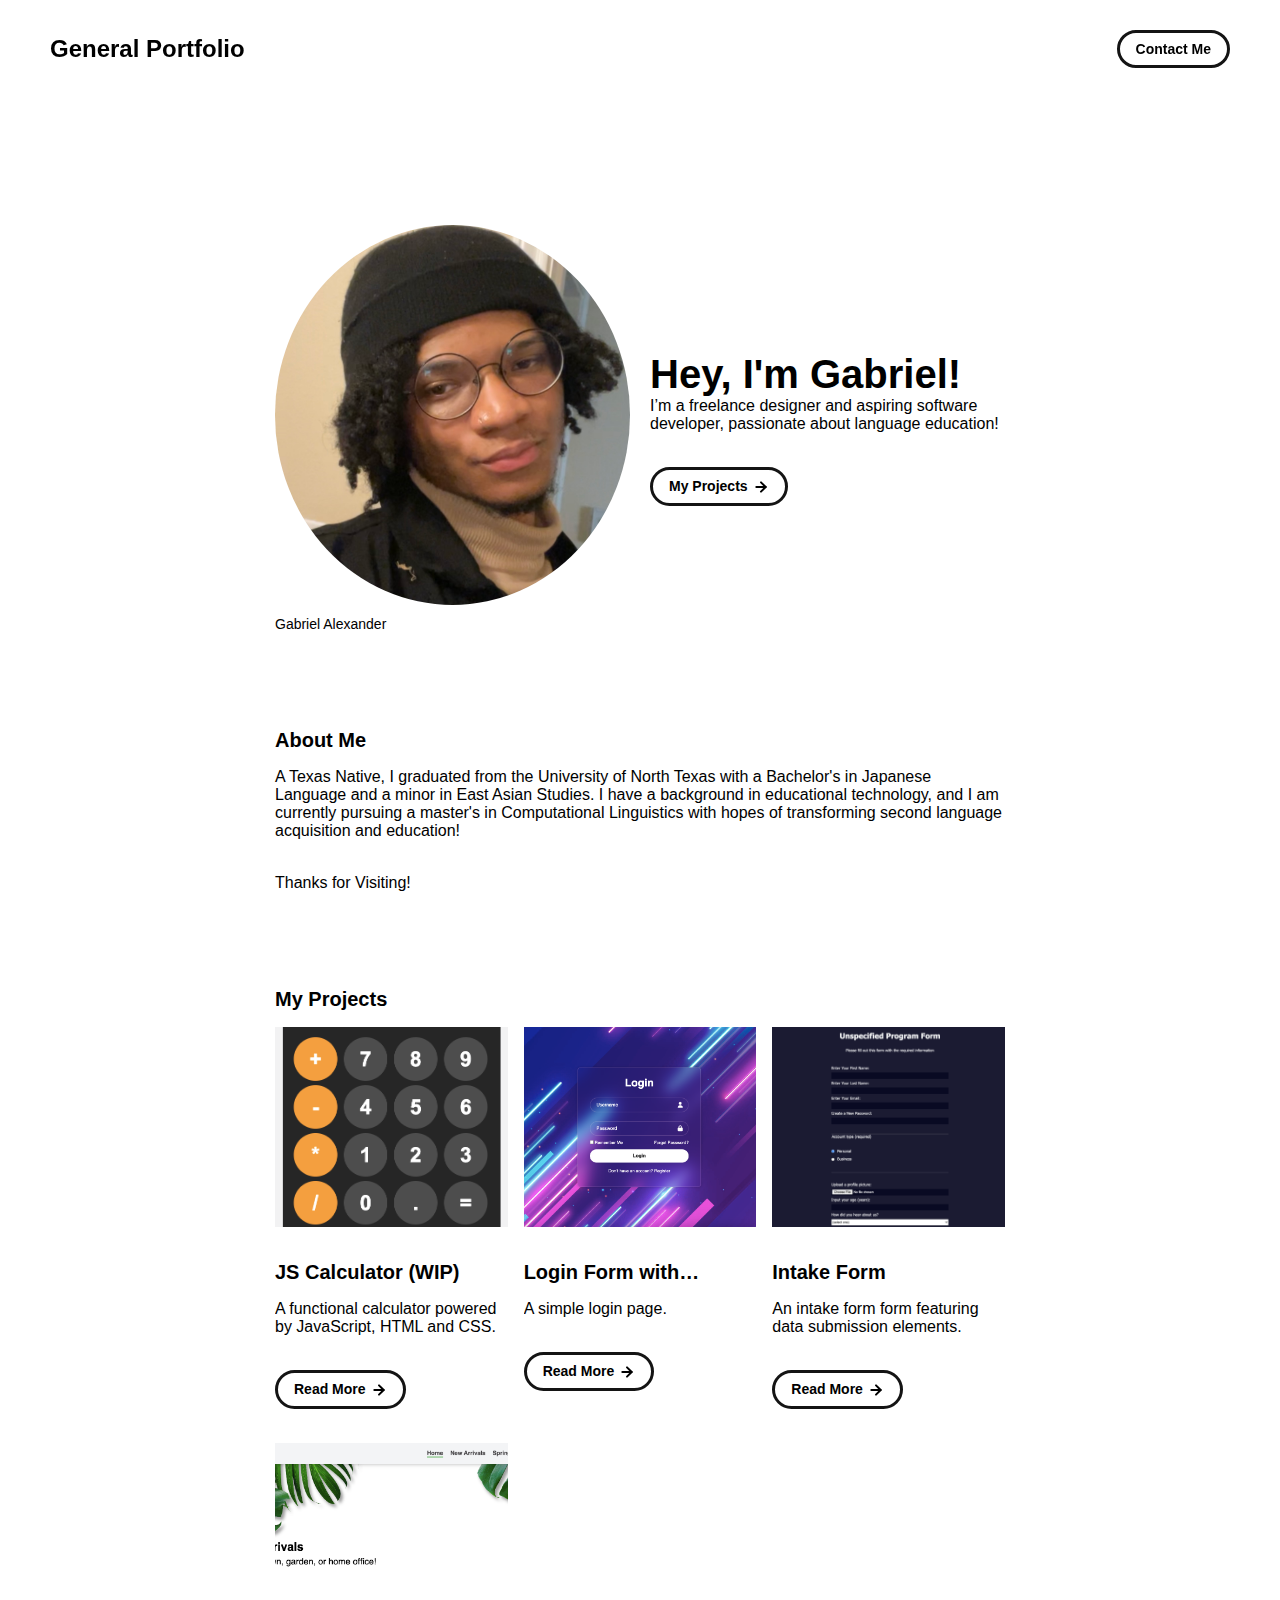
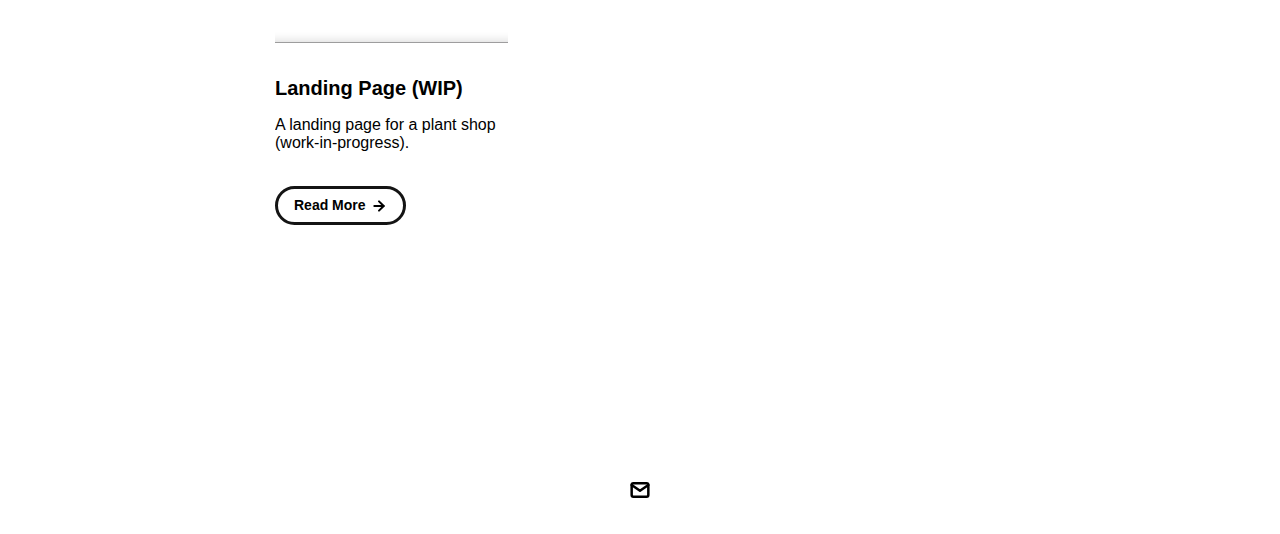
==== commit 0a222775: "Updated Portfolio" ====
--- a/index.html
+++ b/index.html
@@ -62,9 +62,9 @@
 
         <div class="projects-container">
           <div class="project-card">
-            <img src="./assets/images/IMAGE_NAME" class="project-image">
+            <img src="./assets/images/CalculatorDupe.png" class="project-image">
             <div class="project-card-text-container">
-              <div class="subheader-text project-title">JS Calculator</div>
+              <div class="subheader-text project-title">JS Calculator (WIP)</div>
               <div class="body-text project-card-text">A functional calculator powered by JavaScript, HTML and CSS.</div>
             </div>
             <a class="button" href="./project-pages/PROJECT_PAGE_NAME.html">
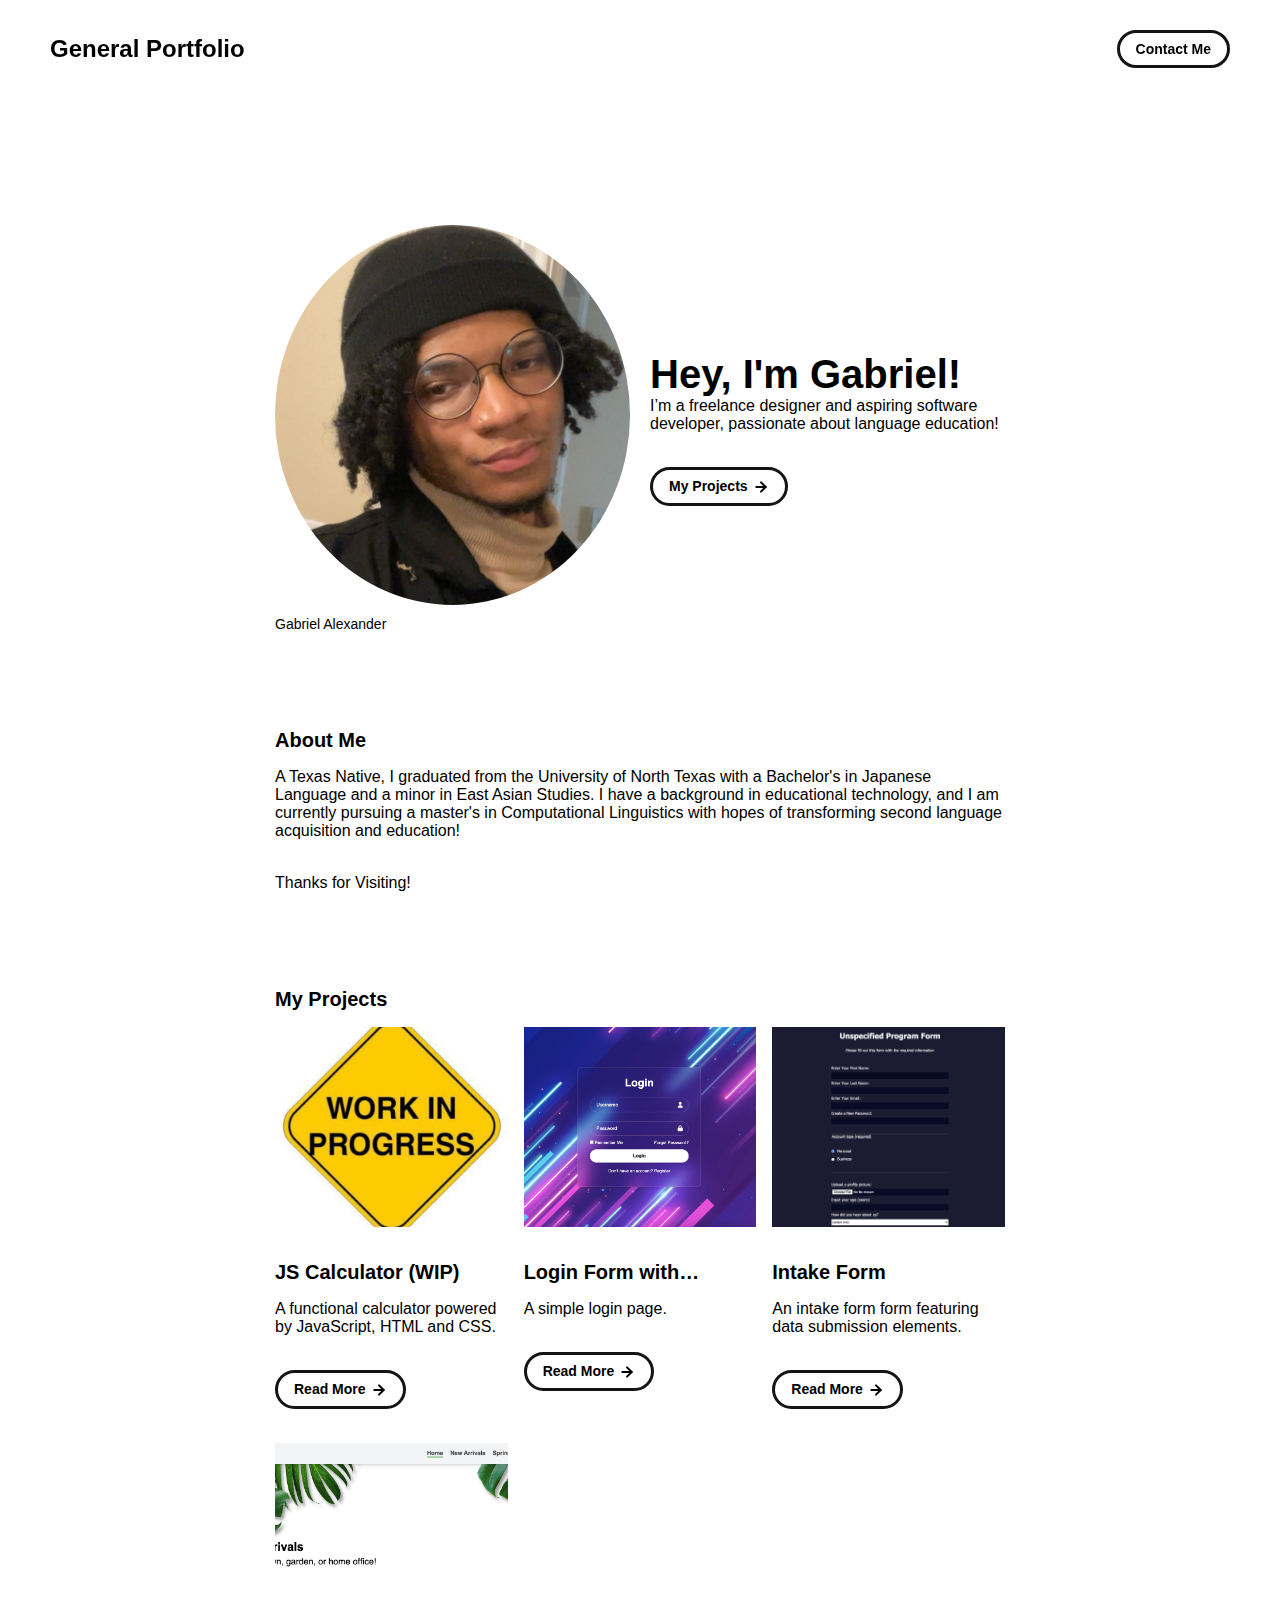
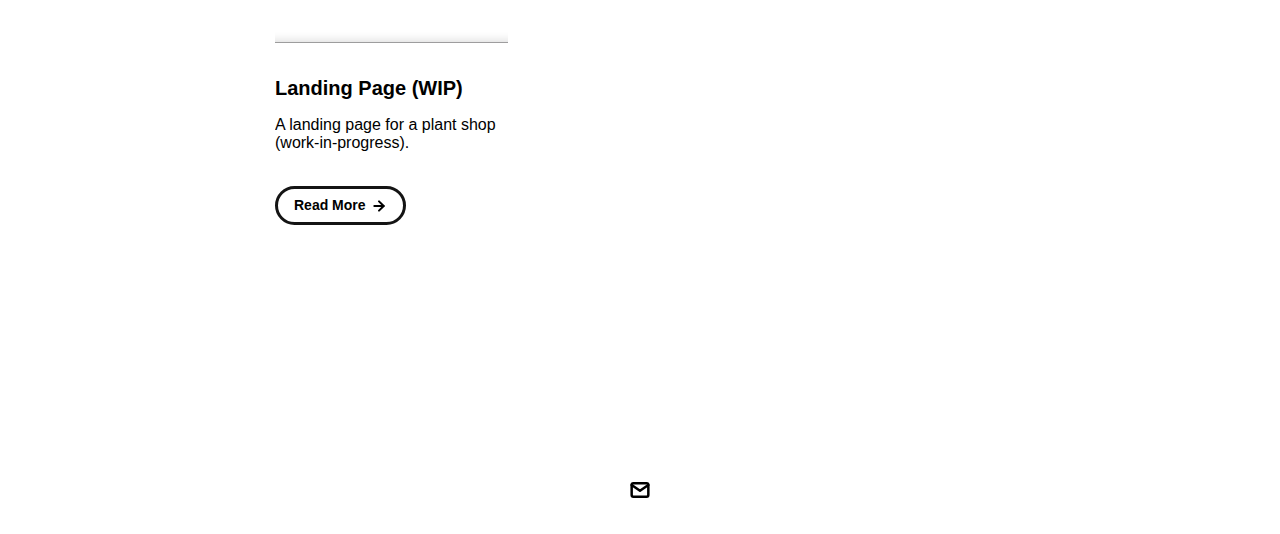
==== commit 43782ec8: "Updated Portfolio" ====
--- a/index.html
+++ b/index.html
@@ -62,7 +62,7 @@
 
         <div class="projects-container">
           <div class="project-card">
-            <img src="./assets/images/CalculatorDupe.png" class="project-image">
+            <img src="./assets/images/IMG_8007.jpg" class="project-image">
             <div class="project-card-text-container">
               <div class="subheader-text project-title">JS Calculator (WIP)</div>
               <div class="body-text project-card-text">A functional calculator powered by JavaScript, HTML and CSS.</div>
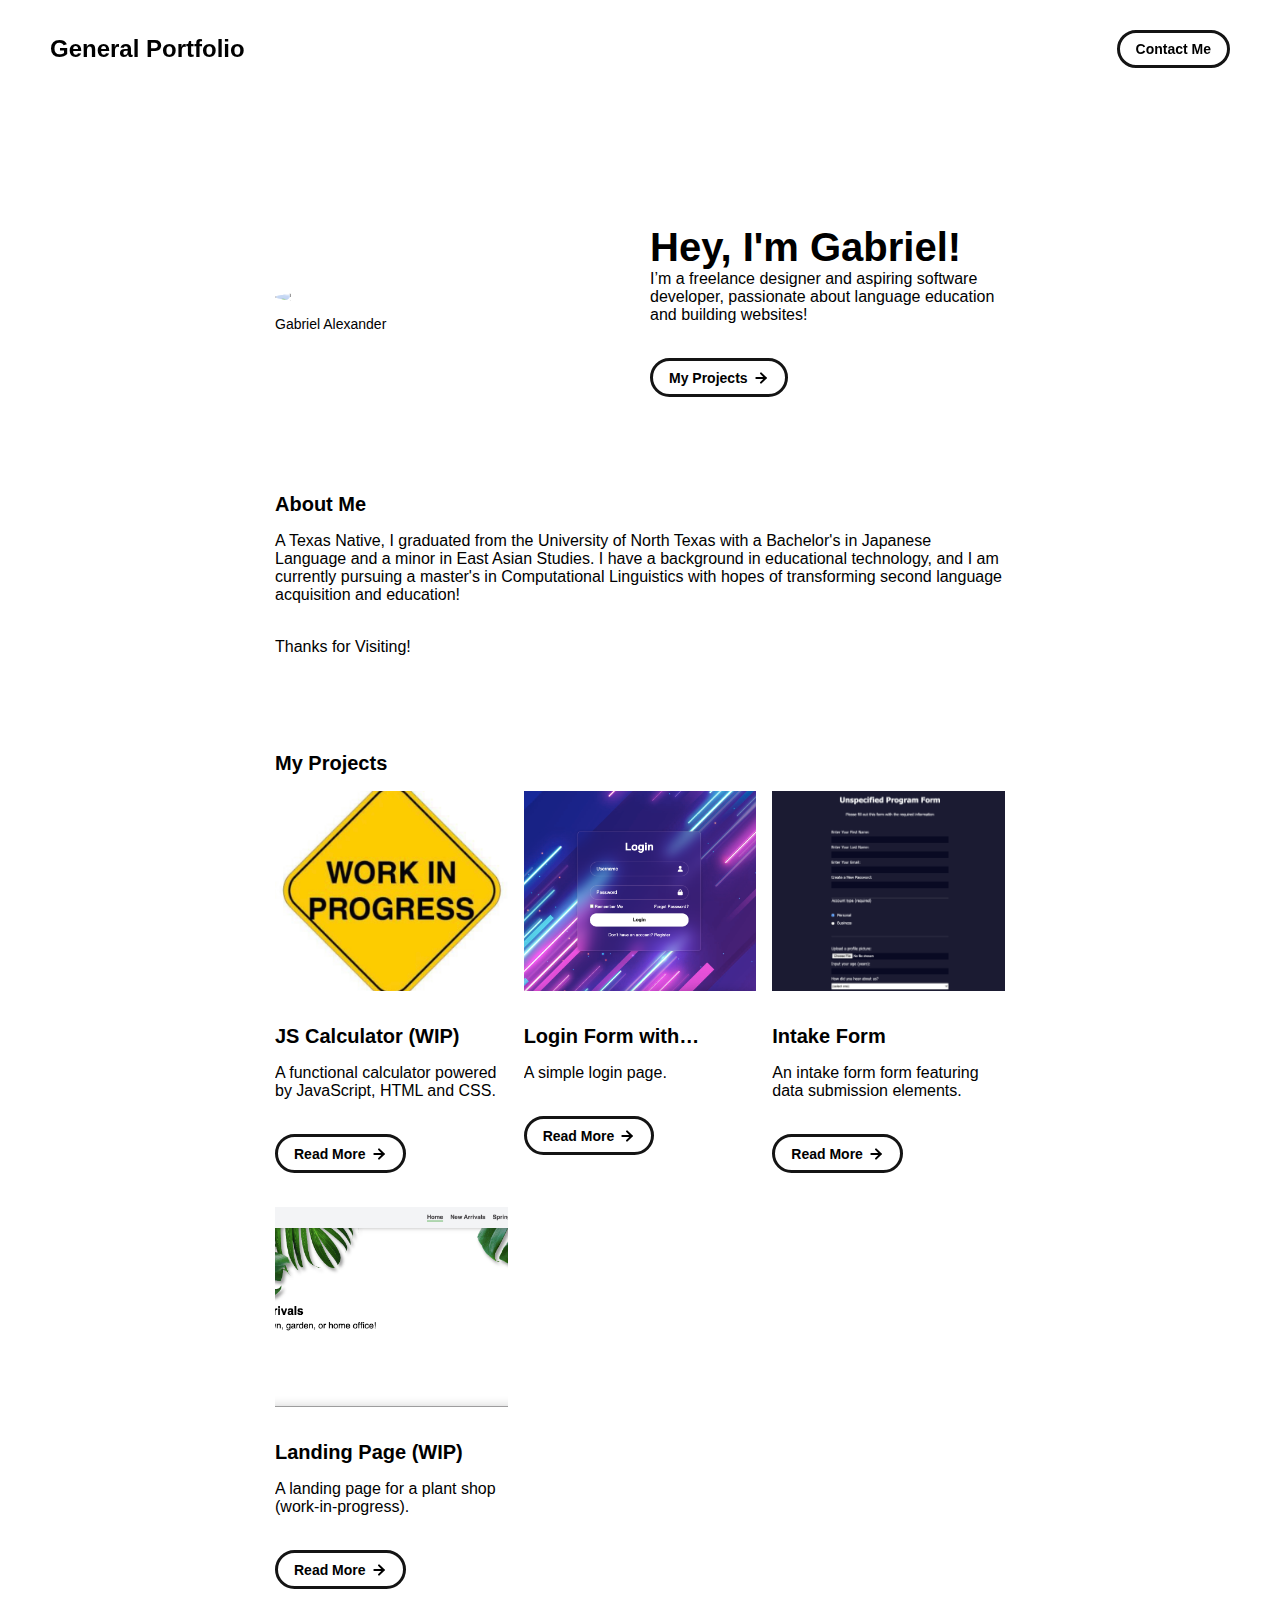
==== commit df2579b2: "Updated Portfolio" ====
--- a/index.html
+++ b/index.html
@@ -2,7 +2,7 @@
 <html lang="en">
   <head>
     <meta charset="utf-8">
-    <link rel="icon" href="./assets/images/Gabe.jpg" />
+    <link rel="icon" href="./assets/images/IMG_8025.JPG" />
     <title>Gabriel's Portfolio</title>
     <meta name="description" content="A portfolio template for the Unemployables community.">
     <meta name="viewport" content="width=device-width, initial-scale=1" />
@@ -30,7 +30,7 @@
       <!-- PORTFOLIO HEADER -->
       <div id="portfolio-header">
         <div id="portfolio-header-image-container">
-          <img src="./assets/images/Gabe.jpg" class="portfolio-header-image">
+          <img src="./assets/images/IMG_8025.JPG" class="portfolio-header-image">
           <a class="no-underline" target="_blank" href="https://opensea.io/assets/0xe0be388ab81c47b0f098d2030a1c9ef190691a8a/1311">
             <span class="image-caption">Gabriel Alexander</span>
           </a>
@@ -38,7 +38,7 @@
         <div id="portfolio-header-text-container">
             <div class="header-text">
               <span class="main-title">Hey, I'm Gabriel!</span>
-              <div class="body-text">I’m a freelance designer and aspiring software developer, passionate about language education!</div>
+              <div class="body-text">I’m a freelance designer and aspiring software developer, passionate about language education and building websites!</div>
             </div>
             <a class="button" id="my-work-link">
               <span class="button-text">My Projects</span> 
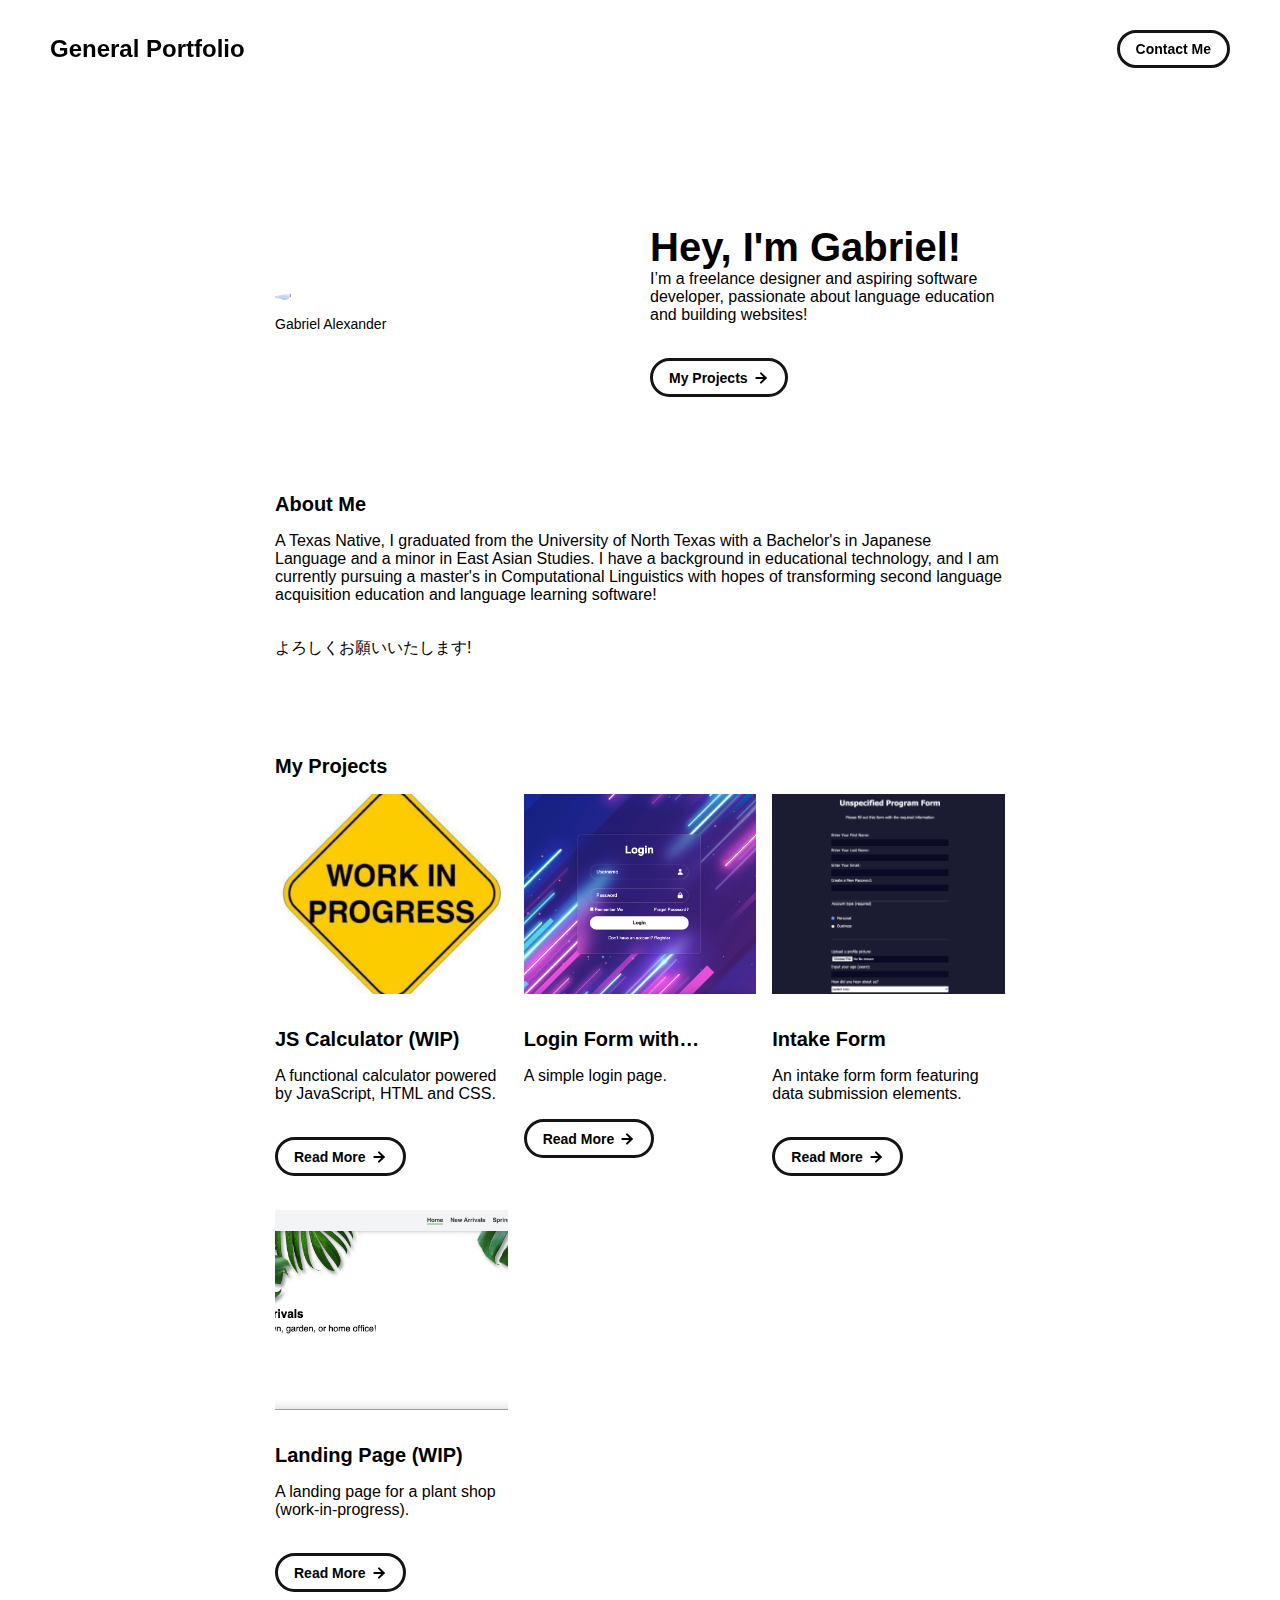
==== commit cc88d3ee: "Updated Portfolio" ====
--- a/index.html
+++ b/index.html
@@ -51,8 +51,8 @@
       <div id="about-section">
         <span class="subheader-text">About Me</span>
         <div class="about-section-content">
-          <div class="body-text">A Texas Native, I graduated from the University of North Texas with a Bachelor's in Japanese Language and a minor in East Asian Studies. I have a background in educational technology, and I am currently pursuing a master's in Computational Linguistics with hopes of transforming second language acquisition and education!</div>
-          <div class="body-text">Thanks for Visiting!</div>
+          <div class="body-text">A Texas Native, I graduated from the University of North Texas with a Bachelor's in Japanese Language and a minor in East Asian Studies. I have a background in educational technology, and I am currently pursuing a master's in Computational Linguistics with hopes of transforming second language acquisition education and language learning software!</div>
+          <div class="body-text">よろしくお願いいたします!</div>
         </div>
       </div>
 
